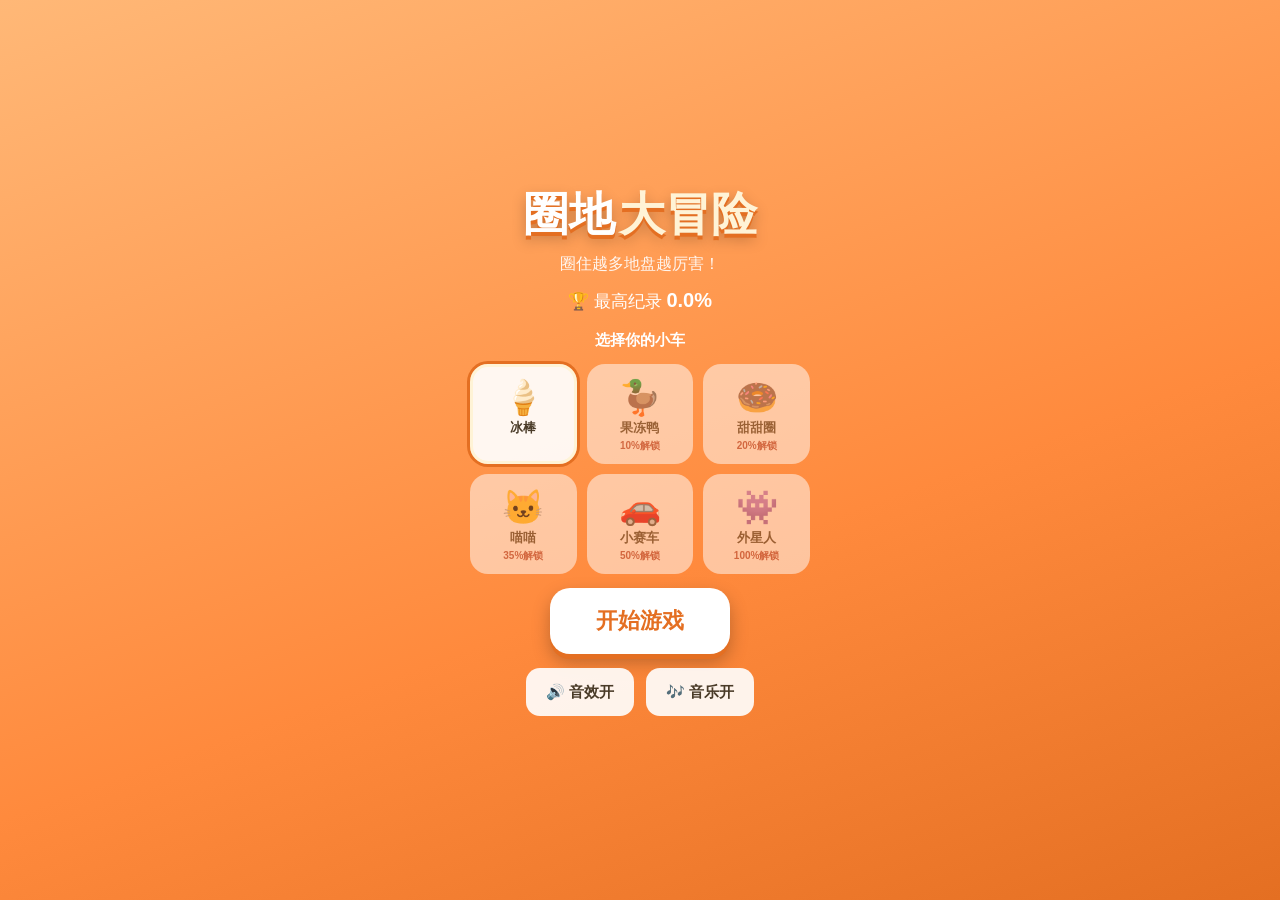
==== paper-io/index.html @ 11e0c162 "小小游戏厅：两款无广告 PWA 游戏（圈地大冒险 + 蛇蛇星球） Co-Authored-By: Claude Fable 5 <noreply@anthropic.com>" ====
<!doctype html>
<html lang="zh-CN">
<head>
  <meta charset="utf-8">
  <meta name="viewport" content="width=device-width, initial-scale=1, viewport-fit=cover, user-scalable=no, maximum-scale=1">
  <meta name="apple-mobile-web-app-capable" content="yes">
  <meta name="mobile-web-app-capable" content="yes">
  <meta name="apple-mobile-web-app-status-bar-style" content="black-translucent">
  <meta name="apple-mobile-web-app-title" content="圈地大冒险">
  <meta name="theme-color" content="#ff8a3d">
  <link rel="apple-touch-icon" href="./icons/icon-180.png">
  <link rel="manifest" href="./manifest.webmanifest">
  <title>圈地大冒险</title>
  <link rel="stylesheet" href="./css/style.css">
</head>
<body>
  <canvas id="game"></canvas>

  <!-- HUD -->
  <div id="hud" class="hidden">
    <div id="hud-top">
      <div id="pct-wrap">
        <div id="pct">0.0%</div>
        <div id="best-small">最高 0.0%</div>
      </div>
    </div>
    <ul id="leaderboard"></ul>
    <canvas id="minimap" width="132" height="132"></canvas>
    <button id="btn-pause" class="icon-btn" aria-label="暂停">⏸</button>
    <div id="toasts"></div>
  </div>

  <!-- 开始界面 -->
  <div id="start-screen" class="overlay">
    <div class="logo">
      <span class="logo-word">圈地</span><span class="logo-word accent">大冒险</span>
    </div>
    <div class="subtitle">圈住越多地盘越厉害！</div>
    <div class="best-line">🏆 最高纪录 <b id="best-menu">0.0%</b></div>
    <div class="skin-title">选择你的小车</div>
    <div id="skin-list"></div>
    <button id="btn-start" class="big-btn">开始游戏</button>
    <div class="menu-row">
      <button id="btn-mute" class="small-btn">🔊 音效开</button>
      <button id="btn-bgm" class="small-btn">🎶 音乐开</button>
    </div>
  </div>

  <!-- 暂停 -->
  <div id="pause-screen" class="overlay hidden">
    <div class="panel">
      <h2>暂停</h2>
      <button id="btn-resume" class="big-btn">继续</button>
      <button id="pause-mute" class="small-btn">🔊 音效开</button>
      <button id="btn-menu" class="small-btn">回主菜单</button>
    </div>
  </div>

  <!-- 复活 -->
  <div id="revive-panel" class="overlay hidden">
    <div class="panel">
      <h2>被切断了！</h2>
      <p class="revive-tip">免费复活一次，保留你的地盘</p>
      <button id="btn-revive" class="big-btn revive-btn">
        复活 <span id="revive-count">5</span>
      </button>
      <button id="btn-giveup" class="small-btn">放弃</button>
    </div>
  </div>

  <!-- 结算 -->
  <div id="death-screen" class="overlay hidden">
    <div class="panel">
      <div id="death-record" class="record-badge hidden">NEW RECORD!</div>
      <h2>本局结算</h2>
      <div class="stat-row"><span>占领</span><b id="death-pct">0.0%</b></div>
      <div class="stat-row"><span>击杀</span><b id="death-kills">0</b></div>
      <div class="stat-row"><span>存活</span><b id="death-time">0:00</b></div>
      <div class="stat-row"><span>最高</span><b id="death-best">0.0%</b></div>
      <p id="death-enc" class="enc">再来一局一定行！</p>
      <button id="btn-replay" class="big-btn">再来一局</button>
    </div>
  </div>

  <!-- 胜利 -->
  <div id="victory-screen" class="overlay hidden">
    <div class="panel">
      <h2 class="win-title">🎉 你统治了整个世界！</h2>
      <p class="enc">100% 全部拿下，太强啦！</p>
      <button id="btn-continue-win" class="big-btn">继续游玩</button>
      <button id="btn-replay2" class="small-btn">再来一局</button>
    </div>
  </div>

  <script type="module" src="./js/main.js"></script>
</body>
</html>
---- paper-io/css/style.css ----
:root {
  --brand: #ff8a3d;
  --brand-dark: #e46f22;
  --paper: #f7f2e9;
  --ink: #4a3b28;
  --font: -apple-system, "PingFang SC", "Hiragino Sans GB", sans-serif;
}

* { margin: 0; padding: 0; box-sizing: border-box; }

html, body {
  position: fixed;
  inset: 0;
  overflow: hidden;
  width: 100%;
  height: 100%;
  background: var(--brand);
  font-family: var(--font);
  color: var(--ink);
  touch-action: none;
  overscroll-behavior: none;
  -webkit-user-select: none;
  user-select: none;
  -webkit-touch-callout: none;
  -webkit-tap-highlight-color: transparent;
}

#game {
  position: fixed;
  inset: 0;
  display: block;
  touch-action: none;
}

.hidden { display: none !important; }

/* ---------- HUD ---------- */
#hud {
  position: fixed;
  inset: 0;
  pointer-events: none;
  padding: env(safe-area-inset-top) env(safe-area-inset-right) env(safe-area-inset-bottom) env(safe-area-inset-left);
}

#hud-top {
  position: absolute;
  top: calc(env(safe-area-inset-top) + 8px);
  /* 锚定左侧而非居中：避免大字号百分比与右上角排行榜/按钮在窄屏重叠 */
  left: calc(env(safe-area-inset-left) + 14px);
  right: auto;
  display: flex;
  justify-content: flex-start;
}
#pct-wrap { text-align: left; }
#pct {
  font-size: clamp(24px, 6.5vw, 40px);
  font-weight: 900;
  color: #fff;
  font-variant-numeric: tabular-nums;
  text-shadow: 0 2px 0 rgba(0,0,0,0.25), 0 0 12px rgba(255,138,61,0.6);
  transition: transform 0.08s;
}
#pct.bounce { animation: pop 0.28s ease; }
@keyframes pop { 0%{transform:scale(1);} 40%{transform:scale(1.35);} 100%{transform:scale(1);} }
#best-small {
  font-size: 13px;
  color: #fff;
  opacity: 0.85;
  margin-top: -2px;
  text-shadow: 0 1px 2px rgba(0,0,0,0.3);
}

#leaderboard {
  position: absolute;
  top: calc(env(safe-area-inset-top) + 8px);
  right: calc(env(safe-area-inset-right) + 8px);
  list-style: none;
  background: rgba(255,255,255,0.82);
  border-radius: 14px;
  padding: 8px 10px;
  min-width: 148px;
  max-width: 44vw; /* 限宽，防止长名字撑宽后侵入左侧百分比 */
  box-shadow: 0 4px 14px rgba(0,0,0,0.15);
}
#leaderboard li {
  display: flex;
  align-items: center;
  gap: 6px;
  font-size: 13px;
  font-weight: 700;
  padding: 2px 0;
}
#leaderboard li.me { color: var(--brand-dark); }
#leaderboard li.sep { border-top: 1px dashed rgba(0,0,0,0.2); margin-top: 3px; padding-top: 4px; }
.lb-rank { width: 20px; text-align: center; }
.lb-dot { width: 10px; height: 10px; border-radius: 3px; flex: none; }
.lb-name { flex: 1; overflow: hidden; text-overflow: ellipsis; white-space: nowrap; }
.lb-pct { font-variant-numeric: tabular-nums; }

#minimap {
  position: absolute;
  left: calc(env(safe-area-inset-left) + 10px);
  bottom: calc(env(safe-area-inset-bottom) + 14px);
  width: 132px;
  height: 132px;
  border-radius: 16px;
  background: #efe8da;
  box-shadow: 0 4px 14px rgba(0,0,0,0.2);
  border: 3px solid rgba(255,255,255,0.85);
}

.icon-btn {
  position: absolute;
  /* 移到右下角（左下为小地图），彻底避开顶部百分比/排行榜拥挤带；拇指易达 */
  bottom: calc(env(safe-area-inset-bottom) + 14px);
  right: calc(env(safe-area-inset-right) + 14px);
  width: 48px; height: 48px;
  border-radius: 14px;
  border: none;
  background: rgba(255,255,255,0.85);
  font-size: 22px;
  pointer-events: auto;
  box-shadow: 0 3px 10px rgba(0,0,0,0.15);
  cursor: pointer;
}

#toasts {
  position: absolute;
  top: calc(env(safe-area-inset-top) + 70px);
  left: calc(env(safe-area-inset-left) + 10px);
  display: flex;
  flex-direction: column;
  gap: 6px;
}
.toast {
  background: rgba(40,30,20,0.82);
  color: #fff;
  font-size: 14px;
  font-weight: 700;
  padding: 8px 14px;
  border-radius: 12px;
  transform: translateX(-120%);
  opacity: 0;
  transition: transform 0.35s ease, opacity 0.35s ease;
}
.toast.show { transform: translateX(0); opacity: 1; }

/* ---------- overlay / 界面 ---------- */
.overlay {
  position: fixed;
  inset: 0;
  display: flex;
  flex-direction: column;
  align-items: center;
  justify-content: center;
  gap: 14px;
  padding: calc(env(safe-area-inset-top) + 20px) 20px calc(env(safe-area-inset-bottom) + 20px);
  background: linear-gradient(160deg, #ffb877 0%, var(--brand) 60%, var(--brand-dark) 100%);
  overflow-y: auto;
  -webkit-overflow-scrolling: touch;
}

.logo {
  display: flex;
  gap: 4px;
  animation: bounceIn 0.7s cubic-bezier(.2,1.4,.4,1);
}
.logo-word {
  font-size: 46px;
  font-weight: 900;
  color: #fff;
  text-shadow: 0 4px 0 var(--brand-dark), 0 6px 14px rgba(0,0,0,0.25);
}
.logo-word.accent { color: #fff3d6; }
@keyframes bounceIn { 0%{transform:scale(0.3);opacity:0;} 100%{transform:scale(1);opacity:1;} }
.subtitle { color: #fff; font-size: 16px; opacity: 0.9; margin-top: -6px; }
.best-line { color: #fff; font-size: 17px; }
.best-line b { font-size: 20px; }

.skin-title { color: #fff; font-size: 15px; font-weight: 700; margin-top: 4px; }
#skin-list {
  display: grid;
  grid-template-columns: repeat(3, 1fr);
  gap: 10px;
  width: 100%;
  max-width: 340px;
}
.skin-card {
  background: rgba(255,255,255,0.92);
  border: 3px solid transparent;
  border-radius: 18px;
  padding: 10px 4px 8px;
  display: flex;
  flex-direction: column;
  align-items: center;
  gap: 2px;
  cursor: pointer;
  font-family: var(--font);
}
.skin-card.selected { border-color: #fff3d6; box-shadow: 0 0 0 3px var(--brand-dark); }
.skin-card.locked { opacity: 0.55; }
.skin-emoji { font-size: 34px; }
.skin-name { font-size: 13px; font-weight: 700; color: var(--ink); }
.skin-lock { font-size: 10px; color: #b0483d; font-weight: 700; }

.big-btn {
  background: #fff;
  color: var(--brand-dark);
  border: none;
  border-radius: 20px;
  font-size: 22px;
  font-weight: 900;
  font-family: var(--font);
  padding: 18px 46px;
  min-height: 64px;
  box-shadow: 0 5px 0 var(--brand-dark), 0 8px 18px rgba(0,0,0,0.25);
  cursor: pointer;
  transition: transform 0.08s;
}
.big-btn:active { transform: translateY(3px); box-shadow: 0 2px 0 var(--brand-dark); }

.small-btn {
  background: rgba(255,255,255,0.9);
  color: var(--ink);
  border: none;
  border-radius: 14px;
  font-size: 15px;
  font-weight: 700;
  font-family: var(--font);
  padding: 12px 20px;
  min-height: 48px;
  cursor: pointer;
}
.menu-row { display: flex; gap: 12px; }

.panel {
  background: rgba(255,255,255,0.96);
  border-radius: 26px;
  padding: 26px 24px;
  display: flex;
  flex-direction: column;
  align-items: center;
  gap: 14px;
  min-width: 280px;
  max-width: 360px;
  box-shadow: 0 12px 40px rgba(0,0,0,0.3);
  position: relative;
}
.panel h2 { font-size: 26px; color: var(--brand-dark); }
.panel .big-btn { color: #fff; background: var(--brand); box-shadow: 0 5px 0 var(--brand-dark), 0 8px 18px rgba(0,0,0,0.25); }
.revive-tip { font-size: 14px; color: var(--ink); opacity: 0.8; }
.revive-btn { background: #4caf50 !important; box-shadow: 0 5px 0 #357a38, 0 8px 18px rgba(0,0,0,0.25) !important; }

.stat-row {
  display: flex;
  justify-content: space-between;
  width: 100%;
  font-size: 18px;
  padding: 4px 8px;
  border-bottom: 1px dashed rgba(0,0,0,0.12);
}
.stat-row b { color: var(--brand-dark); font-variant-numeric: tabular-nums; }
.enc { font-size: 16px; color: var(--ink); text-align: center; }
.record-badge {
  position: absolute;
  top: -16px;
  background: #ffcf3d;
  color: #7a4b00;
  font-weight: 900;
  font-size: 16px;
  padding: 6px 16px;
  border-radius: 12px;
  transform: rotate(-6deg);
  animation: badgePop 0.6s ease infinite alternate;
  box-shadow: 0 4px 10px rgba(0,0,0,0.25);
}
@keyframes badgePop { from{transform:rotate(-6deg) scale(1);} to{transform:rotate(-6deg) scale(1.12);} }
.win-title { font-size: 24px; text-align: center; }

/* 结算/胜利：半透明背景，露出身后冻结的游戏世界与礼花 */
#death-screen, #victory-screen {
  background: rgba(30, 20, 12, 0.55);
  backdrop-filter: blur(2px);
  -webkit-backdrop-filter: blur(2px);
}
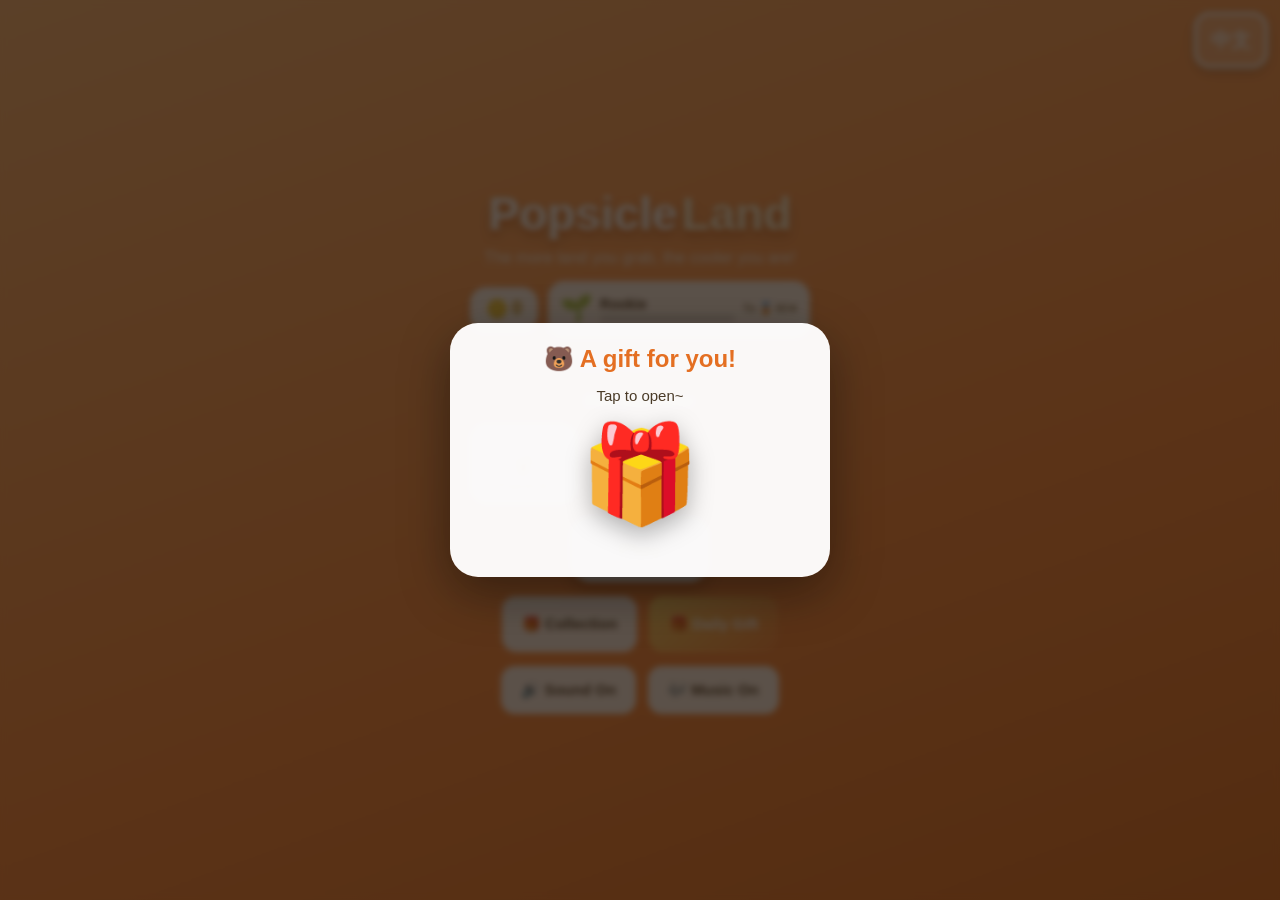
==== commit 4e7db053: "养成系统 + 英文化：金币/宝箱/收藏/段位/连杀/生日模式，默认英文可切中文 - 新增 meta 养成层（两款游戏各自内含，PWA 离线安全）：   金币、宝箱（保底必出新皮肤）、20 款稀有度皮肤" ====
--- a/paper-io/index.html
+++ b/paper-io/index.html
@@ -1,17 +1,18 @@
 <!doctype html>
-<html lang="zh-CN">
+<html lang="en">
 <head>
   <meta charset="utf-8">
   <meta name="viewport" content="width=device-width, initial-scale=1, viewport-fit=cover, user-scalable=no, maximum-scale=1">
   <meta name="apple-mobile-web-app-capable" content="yes">
   <meta name="mobile-web-app-capable" content="yes">
   <meta name="apple-mobile-web-app-status-bar-style" content="black-translucent">
-  <meta name="apple-mobile-web-app-title" content="圈地大冒险">
+  <meta name="apple-mobile-web-app-title" content="Popsicle Land">
   <meta name="theme-color" content="#ff8a3d">
   <link rel="apple-touch-icon" href="./icons/icon-180.png">
   <link rel="manifest" href="./manifest.webmanifest">
-  <title>圈地大冒险</title>
+  <title>Popsicle Land</title>
   <link rel="stylesheet" href="./css/style.css">
+  <link rel="stylesheet" href="./css/meta.css">
 </head>
 <body>
   <canvas id="game"></canvas>
@@ -21,76 +22,64 @@
     <div id="hud-top">
       <div id="pct-wrap">
         <div id="pct">0.0%</div>
-        <div id="best-small">最高 0.0%</div>
+        <div id="best-small">Best 0.0%</div>
       </div>
     </div>
     <ul id="leaderboard"></ul>
     <canvas id="minimap" width="132" height="132"></canvas>
-    <button id="btn-pause" class="icon-btn" aria-label="暂停">⏸</button>
+    <button id="btn-pause" class="icon-btn" data-i18n-aria="hud.pauseAria" aria-label="Pause">⏸</button>
     <div id="toasts"></div>
   </div>
 
-  <!-- 开始界面 -->
+  <!-- 开始界面 / Start screen -->
   <div id="start-screen" class="overlay">
+    <button id="btn-lang" class="lang-btn" data-i18n="menu.langToggle" data-i18n-aria="menu.langAria" aria-label="Switch language">中文</button>
     <div class="logo">
-      <span class="logo-word">圈地</span><span class="logo-word accent">大冒险</span>
+      <span class="logo-word" data-i18n="logo.part1">Popsicle</span><span class="logo-word accent" data-i18n="logo.part2">Land</span>
     </div>
-    <div class="subtitle">圈住越多地盘越厉害！</div>
-    <div class="best-line">🏆 最高纪录 <b id="best-menu">0.0%</b></div>
-    <div class="skin-title">选择你的小车</div>
+    <div class="subtitle" data-i18n="subtitle">The more land you grab, the cooler you are!</div>
+    <div id="birthday-banner" class="birthday-banner hidden"></div>
+    <div class="meta-wallet">
+      <div class="wallet-coins">🪙 <b id="wallet-coins">0</b></div>
+      <button id="rank-badge" class="rank-badge" data-i18n-aria="hud.rankAria" aria-label="Rank"></button>
+    </div>
+    <div class="best-line">🏆 <span data-i18n="menu.best">Best Record</span> <b id="best-menu">0.0%</b></div>
+    <div class="skin-title" data-i18n="menu.chooseSkin">Pick your racer</div>
     <div id="skin-list"></div>
-    <button id="btn-start" class="big-btn">开始游戏</button>
+    <button id="btn-start" class="big-btn" data-i18n="menu.start">Play</button>
     <div class="menu-row">
-      <button id="btn-mute" class="small-btn">🔊 音效开</button>
-      <button id="btn-bgm" class="small-btn">🎶 音乐开</button>
+      <button id="btn-collection" class="small-btn meta-dot-wrap"><span data-i18n="menu.collection">🎁 Collection</span><span id="coll-dot" class="hidden"></span></button>
+      <button id="btn-daily" class="small-btn daily-btn hidden" data-i18n="menu.daily">🎁 Daily Gift</button>
+    </div>
+    <div class="menu-row">
+      <button id="btn-mute" class="small-btn">🔊 Sound On</button>
+      <button id="btn-bgm" class="small-btn">🎶 Music On</button>
     </div>
   </div>
 
-  <!-- 暂停 -->
+  <!-- 暂停 / Pause -->
   <div id="pause-screen" class="overlay hidden">
     <div class="panel">
-      <h2>暂停</h2>
-      <button id="btn-resume" class="big-btn">继续</button>
-      <button id="pause-mute" class="small-btn">🔊 音效开</button>
-      <button id="btn-menu" class="small-btn">回主菜单</button>
+      <h2 data-i18n="pause.title">Paused</h2>
+      <button id="btn-resume" class="big-btn" data-i18n="pause.resume">Resume</button>
+      <button id="pause-mute" class="small-btn">🔊 Sound On</button>
+      <button id="btn-menu" class="small-btn" data-i18n="pause.menu">Main Menu</button>
     </div>
   </div>
 
-  <!-- 复活 -->
+  <!-- 复活 / Revive -->
   <div id="revive-panel" class="overlay hidden">
     <div class="panel">
-      <h2>被切断了！</h2>
-      <p class="revive-tip">免费复活一次，保留你的地盘</p>
+      <h2 data-i18n="revive.title">You got cut off!</h2>
+      <p class="revive-tip" data-i18n="revive.tip">Revive once for free, keep your land</p>
       <button id="btn-revive" class="big-btn revive-btn">
-        复活 <span id="revive-count">5</span>
+        <span data-i18n="revive.revive">Revive</span> <span id="revive-count">5</span>
       </button>
-      <button id="btn-giveup" class="small-btn">放弃</button>
+      <button id="btn-giveup" class="small-btn" data-i18n="revive.giveup">Give Up</button>
     </div>
   </div>
 
-  <!-- 结算 -->
-  <div id="death-screen" class="overlay hidden">
-    <div class="panel">
-      <div id="death-record" class="record-badge hidden">NEW RECORD!</div>
-      <h2>本局结算</h2>
-      <div class="stat-row"><span>占领</span><b id="death-pct">0.0%</b></div>
-      <div class="stat-row"><span>击杀</span><b id="death-kills">0</b></div>
-      <div class="stat-row"><span>存活</span><b id="death-time">0:00</b></div>
-      <div class="stat-row"><span>最高</span><b id="death-best">0.0%</b></div>
-      <p id="death-enc" class="enc">再来一局一定行！</p>
-      <button id="btn-replay" class="big-btn">再来一局</button>
-    </div>
-  </div>
-
-  <!-- 胜利 -->
-  <div id="victory-screen" class="overlay hidden">
-    <div class="panel">
-      <h2 class="win-title">🎉 你统治了整个世界！</h2>
-      <p class="enc">100% 全部拿下，太强啦！</p>
-      <button id="btn-continue-win" class="big-btn">继续游玩</button>
-      <button id="btn-replay2" class="small-btn">再来一局</button>
-    </div>
-  </div>
+  <!-- 赛后结算/胜利由养成层覆盖层（MetaUI.showResults）动态渲染，见 js/meta/meta-ui.js -->
 
   <script type="module" src="./js/main.js"></script>
 </body>
--- a/paper-io/css/style.css
+++ b/paper-io/css/style.css
@@ -198,10 +198,8 @@
   font-family: var(--font);
 }
 .skin-card.selected { border-color: #fff3d6; box-shadow: 0 0 0 3px var(--brand-dark); }
-.skin-card.locked { opacity: 0.55; }
 .skin-emoji { font-size: 34px; }
 .skin-name { font-size: 13px; font-weight: 700; color: var(--ink); }
-.skin-lock { font-size: 10px; color: #b0483d; font-weight: 700; }
 
 .big-btn {
   background: #fff;
@@ -233,6 +231,29 @@
 }
 .menu-row { display: flex; gap: 12px; }
 
+/* Language toggle (start menu) — big tap target, always visible top-right. */
+.lang-btn {
+  position: absolute;
+  top: calc(env(safe-area-inset-top) + 12px);
+  right: calc(env(safe-area-inset-right) + 12px);
+  min-width: 56px;
+  min-height: 56px;
+  padding: 8px 14px;
+  border: 3px solid #fff;
+  border-radius: 16px;
+  background: rgba(255,255,255,0.22);
+  color: #fff;
+  font-family: var(--font);
+  font-size: 20px;
+  font-weight: 900;
+  cursor: pointer;
+  z-index: 5;
+  box-shadow: 0 4px 12px rgba(0,0,0,0.22);
+  -webkit-backdrop-filter: blur(2px);
+  backdrop-filter: blur(2px);
+}
+.lang-btn:active { transform: translateY(2px); }
+
 .panel {
   background: rgba(255,255,255,0.96);
   border-radius: 26px;
@@ -276,10 +297,3 @@
 }
 @keyframes badgePop { from{transform:rotate(-6deg) scale(1);} to{transform:rotate(-6deg) scale(1.12);} }
 .win-title { font-size: 24px; text-align: center; }
-
-/* 结算/胜利：半透明背景，露出身后冻结的游戏世界与礼花 */
-#death-screen, #victory-screen {
-  background: rgba(30, 20, 12, 0.55);
-  backdrop-filter: blur(2px);
-  -webkit-backdrop-filter: blur(2px);
-}
--- a/paper-io/css/meta.css
+++ b/paper-io/css/meta.css
@@ -0,0 +1,346 @@
+/* meta.css — 养成系统覆盖层样式。大圆角、≥56px 触控、稀有度配色、安全区。 */
+:root {
+  --rar-common: #9e9e9e;
+  --rar-rare: #4a90d9;
+  --rar-epic: #9b59b6;
+  --rar-legendary: #ffb300;
+  --rar-birthday: #ff7fd0;
+  --meta-ink: #4a3b28;
+  --meta-font: -apple-system, "PingFang SC", "Hiragino Sans GB", sans-serif;
+}
+
+/* ---------- 主菜单钱包 + 段位牌 ---------- */
+.meta-wallet {
+  display: flex;
+  align-items: center;
+  gap: 10px;
+  width: 100%;
+  max-width: 340px;
+  justify-content: center;
+}
+.wallet-coins {
+  background: rgba(255, 255, 255, 0.92);
+  color: #b8860b;
+  font-weight: 900;
+  font-size: 18px;
+  padding: 8px 16px;
+  border-radius: 16px;
+  min-height: 44px;
+  display: flex;
+  align-items: center;
+  gap: 4px;
+  box-shadow: 0 3px 10px rgba(0, 0, 0, 0.15);
+}
+.rank-badge {
+  flex: 1;
+  display: flex;
+  align-items: center;
+  gap: 8px;
+  background: rgba(255, 255, 255, 0.92);
+  border: none;
+  border-radius: 16px;
+  padding: 8px 12px;
+  min-height: 56px;
+  cursor: pointer;
+  font-family: var(--meta-font);
+  box-shadow: 0 3px 10px rgba(0, 0, 0, 0.15);
+  touch-action: manipulation;
+}
+.rb-emoji { font-size: 26px; }
+.rb-mid { flex: 1; display: flex; flex-direction: column; gap: 3px; align-items: flex-start; }
+.rb-name { font-size: 14px; font-weight: 800; color: var(--meta-ink); }
+.rb-bar { width: 100%; height: 7px; border-radius: 5px; background: rgba(0, 0, 0, 0.12); overflow: hidden; }
+.rb-bar i { display: block; height: 100%; background: linear-gradient(90deg, #ffcf3d, #ff8a3d); border-radius: 5px; transition: width 0.4s ease; }
+.rb-next { font-size: 11px; font-weight: 700; color: #8a7a5c; white-space: nowrap; }
+
+/* 养成菜单按钮：≥56px 触控 + manipulation（覆盖共享 .small-btn 的 48px） */
+#btn-collection, #btn-daily {
+  min-height: 56px;
+  touch-action: manipulation;
+}
+
+/* 收藏册 / 每日礼物按钮红点 */
+.daily-btn {
+  background: linear-gradient(135deg, #ffd166, #ff8a3d) !important;
+  color: #fff !important;
+  animation: dailyPulse 1s ease infinite alternate;
+}
+@keyframes dailyPulse { from { transform: scale(1); } to { transform: scale(1.06); } }
+.meta-dot-wrap { position: relative; }
+#coll-dot {
+  position: absolute;
+  top: 2px; right: 2px;
+  width: 12px; height: 12px;
+  background: #ff3b3b;
+  border-radius: 50%;
+  border: 2px solid #fff;
+  animation: dailyPulse 0.7s ease infinite alternate;
+}
+
+.birthday-banner {
+  width: 100%;
+  max-width: 340px;
+  text-align: center;
+  background: linear-gradient(90deg, #ff7fd0, #ffcf3d, #7ec8ff);
+  color: #5a2b00;
+  font-weight: 900;
+  font-size: 15px;
+  padding: 8px 12px;
+  border-radius: 14px;
+  box-shadow: 0 3px 10px rgba(0, 0, 0, 0.18);
+}
+
+/* ---------- 覆盖层根 ---------- */
+.meta-root {
+  position: fixed;
+  inset: 0;
+  z-index: 900;
+  display: flex;
+  align-items: center;
+  justify-content: center;
+  background: rgba(28, 18, 10, 0.72);
+  -webkit-backdrop-filter: blur(3px);
+  backdrop-filter: blur(3px);
+  overflow-y: auto;
+  -webkit-overflow-scrolling: touch;
+  padding: calc(env(safe-area-inset-top) + 16px) 16px calc(env(safe-area-inset-bottom) + 16px);
+  touch-action: manipulation;
+  -webkit-user-select: none;
+  user-select: none;
+}
+.meta-root.hidden { display: none !important; }
+
+.meta-screen {
+  background: rgba(255, 255, 255, 0.97);
+  border-radius: 28px;
+  padding: 22px 20px;
+  width: 100%;
+  max-width: 380px;
+  display: flex;
+  flex-direction: column;
+  align-items: center;
+  gap: 14px;
+  box-shadow: 0 16px 50px rgba(0, 0, 0, 0.4);
+  margin: auto;
+}
+
+.meta-btn {
+  background: rgba(255, 240, 220, 0.95);
+  color: var(--meta-ink);
+  border: none;
+  border-radius: 18px;
+  font-family: var(--meta-font);
+  font-weight: 800;
+  font-size: 16px;
+  padding: 14px 22px;
+  min-height: 56px;
+  cursor: pointer;
+  touch-action: manipulation;
+}
+.meta-btn.big { width: 100%; font-size: 20px; }
+.meta-btn.primary {
+  background: linear-gradient(135deg, #ffb877, #ff8a3d);
+  color: #fff;
+  box-shadow: 0 5px 0 #e46f22, 0 8px 18px rgba(0, 0, 0, 0.25);
+}
+.meta-btn.primary:active { transform: translateY(3px); box-shadow: 0 2px 0 #e46f22; }
+
+/* ---------- 收藏册 ---------- */
+.coll-header { width: 100%; text-align: center; display: flex; flex-direction: column; gap: 6px; align-items: center; }
+.coll-title { font-size: 24px; font-weight: 900; color: #e46f22; }
+.coll-count { font-size: 16px; color: var(--meta-ink); }
+.coll-count b { color: #e46f22; font-size: 20px; }
+.coll-progress { width: 100%; max-width: 300px; height: 10px; border-radius: 6px; background: rgba(0, 0, 0, 0.1); overflow: hidden; }
+.coll-progress i { display: block; height: 100%; background: linear-gradient(90deg, #ffcf3d, #ff8a3d); }
+.coll-wallet { font-size: 16px; font-weight: 900; color: #b8860b; }
+
+.coll-grid {
+  display: grid;
+  grid-template-columns: repeat(3, 1fr);
+  gap: 10px;
+  width: 100%;
+}
+.skin-cell {
+  position: relative;
+  background: #fff;
+  border: 3px solid var(--rar, #9e9e9e);
+  border-radius: 16px;
+  padding: 8px 4px 6px;
+  display: flex;
+  flex-direction: column;
+  align-items: center;
+  gap: 2px;
+  min-height: 96px;
+  cursor: pointer;
+  font-family: var(--meta-font);
+  touch-action: manipulation;
+  box-shadow: 0 2px 6px rgba(0, 0, 0, 0.12);
+  overflow: hidden;
+}
+.skin-cell.selected { box-shadow: 0 0 0 3px #ff8a3d, 0 2px 8px rgba(0, 0, 0, 0.2); }
+.skin-cell.unowned { background: #eee7db; border-style: dashed; }
+.cell-emoji { font-size: 34px; line-height: 1.1; }
+.cell-emoji.silhouette { filter: brightness(0) opacity(0.32); }
+.cell-q { position: absolute; top: 24px; font-size: 26px; font-weight: 900; color: #a08b6a; }
+.cell-name { font-size: 12px; font-weight: 800; color: var(--meta-ink); }
+.cell-rar { font-size: 10px; font-weight: 800; }
+.cell-new {
+  position: absolute; top: 4px; right: 4px;
+  background: #ff3b3b; color: #fff;
+  font-size: 9px; font-weight: 900;
+  padding: 2px 5px; border-radius: 7px;
+  transform: rotate(8deg);
+}
+.cell-buy {
+  margin-top: 2px;
+  font-size: 11px; font-weight: 800;
+  color: #9a8a6a;
+  background: rgba(0, 0, 0, 0.06);
+  padding: 3px 8px; border-radius: 9px;
+}
+.cell-buy.afford { color: #fff; background: #ff8a3d; }
+.cell-buy.birthday-tag { color: #d63384; background: #ffe3f2; }
+.skin-cell.shake { animation: cellShake 0.3s ease; }
+@keyframes cellShake { 0%,100%{transform:translateX(0);} 25%{transform:translateX(-5px);} 75%{transform:translateX(5px);} }
+
+/* ---------- 赛后结算 ---------- */
+.results-screen { transform: translateY(14px); opacity: 0; transition: transform 0.4s ease, opacity 0.4s ease; }
+.results-screen.reveal { transform: translateY(0); opacity: 1; }
+.res-title { font-size: 24px; font-weight: 900; color: #e46f22; text-align: center; }
+.res-record {
+  background: #ffcf3d; color: #7a4b00; font-weight: 900; font-size: 15px;
+  padding: 5px 14px; border-radius: 12px; transform: rotate(-4deg);
+  animation: recPop 0.6s ease infinite alternate;
+}
+@keyframes recPop { from { transform: rotate(-4deg) scale(1); } to { transform: rotate(-4deg) scale(1.1); } }
+.res-stats { width: 100%; }
+.res-row {
+  display: flex; justify-content: space-between;
+  font-size: 17px; padding: 5px 6px;
+  border-bottom: 1px dashed rgba(0, 0, 0, 0.1);
+}
+.res-row b { color: #e46f22; font-variant-numeric: tabular-nums; }
+.res-coins {
+  font-size: 26px; font-weight: 900; color: #b8860b;
+  display: flex; align-items: baseline; gap: 8px;
+  font-variant-numeric: tabular-nums;
+}
+.res-earn { font-size: 16px; color: #4caf50; font-weight: 800; }
+.res-trophy { width: 100%; display: flex; flex-direction: column; align-items: center; gap: 4px; }
+.res-rank { font-size: 16px; font-weight: 800; color: var(--meta-ink); }
+.res-trophy-bar { width: 100%; height: 14px; border-radius: 8px; background: rgba(0, 0, 0, 0.12); overflow: hidden; }
+.res-trophy-bar i { display: block; height: 100%; width: 0%; background: linear-gradient(90deg, #ffcf3d, #ff8a3d); }
+.res-trophy-delta { font-size: 15px; font-weight: 900; color: #ff8a3d; }
+.res-hint { font-size: 13px; color: #9a8a6a; animation: hintBlink 1.1s ease infinite; }
+@keyframes hintBlink { 0%,100%{opacity:0.4;} 50%{opacity:1;} }
+.res-buttons { width: 100%; display: flex; flex-direction: column; gap: 10px; }
+.res-btn-row { display: flex; gap: 10px; }
+.res-btn-row .meta-btn { flex: 1; }
+
+/* ---------- 宝箱开箱 ---------- */
+.res-chest-slot { width: 100%; min-height: 10px; display: flex; justify-content: center; }
+.chest-stage { display: flex; flex-direction: column; align-items: center; gap: 8px; padding: 8px 0; }
+.chest-box {
+  font-size: 76px; line-height: 1;
+  filter: drop-shadow(0 6px 10px rgba(0, 0, 0, 0.3));
+}
+.chest-box.chest-shake { animation: chestShake 0.23s ease-in-out infinite; }
+@keyframes chestShake {
+  0%,100% { transform: rotate(0) scale(1); }
+  25% { transform: rotate(-9deg) scale(1.05); }
+  75% { transform: rotate(9deg) scale(1.05); }
+}
+.chest-caption { font-size: 15px; font-weight: 800; color: var(--meta-ink); }
+.chest-reward { position: relative; display: flex; flex-direction: column; align-items: center; gap: 8px; transform: scale(0.3); opacity: 0; transition: transform 0.45s cubic-bezier(.2,1.5,.4,1), opacity 0.35s ease; }
+.chest-reward.show { transform: scale(1); opacity: 1; }
+.chest-rays {
+  position: absolute; top: 50%; left: 50%;
+  width: 240px; height: 240px; margin: -120px 0 0 -120px;
+  border-radius: 50%;
+  background: conic-gradient(from 0deg, rgba(255,207,61,0.55), rgba(255,207,61,0) 24deg, rgba(255,207,61,0.55) 48deg, rgba(255,207,61,0) 72deg, rgba(255,207,61,0.55) 96deg, rgba(255,207,61,0) 120deg, rgba(255,207,61,0.55) 144deg, rgba(255,207,61,0) 168deg, rgba(255,207,61,0.55) 192deg, rgba(255,207,61,0) 216deg, rgba(255,207,61,0.55) 240deg, rgba(255,207,61,0) 264deg, rgba(255,207,61,0.55) 288deg, rgba(255,207,61,0) 312deg, rgba(255,207,61,0.55) 336deg, rgba(255,207,61,0) 360deg);
+  animation: raysSpin 6s linear infinite;
+  z-index: 0; pointer-events: none;
+}
+@keyframes raysSpin { to { transform: rotate(360deg); } }
+.reward-skin {
+  position: relative; z-index: 1;
+  width: 96px; height: 96px;
+  display: flex; align-items: center; justify-content: center;
+  background: #fff;
+  border: 4px solid var(--rar, #ffb300);
+  border-radius: 22px;
+  box-shadow: 0 0 22px var(--rar, #ffb300);
+}
+.reward-emoji { font-size: 54px; }
+.reward-new {
+  position: absolute; top: -12px; right: -10px;
+  background: #ff3b3b; color: #fff; font-size: 12px; font-weight: 900;
+  padding: 3px 8px; border-radius: 9px; transform: rotate(10deg); z-index: 2;
+}
+.reward-skin-name { font-size: 17px; font-weight: 900; z-index: 1; }
+.reward-coins { font-size: 20px; font-weight: 900; color: #b8860b; z-index: 1; }
+.reward-extra { font-size: 13px; color: #4caf50; }
+
+/* ---------- 段位晋升庆典 ---------- */
+.rankup-overlay {
+  position: fixed; inset: 0; z-index: 950;
+  display: flex; align-items: center; justify-content: center;
+  background: rgba(10, 6, 2, 0.55);
+  opacity: 0; transition: opacity 0.4s ease;
+}
+.rankup-overlay.show { opacity: 1; }
+.rankup-overlay.out { opacity: 0; }
+.rankup-inner { text-align: center; color: #fff; display: flex; flex-direction: column; align-items: center; gap: 12px; }
+.rankup-label { font-size: 22px; font-weight: 900; letter-spacing: 2px; text-shadow: 0 2px 8px rgba(0,0,0,0.5); }
+.rankup-badges { display: flex; align-items: center; gap: 14px; font-size: 40px; }
+.rankup-old { opacity: 0.5; filter: grayscale(1); transform: scale(0.8); }
+.rankup-arrow { font-size: 26px; }
+.rankup-new { font-size: 72px; animation: badgeSpring 0.7s cubic-bezier(.2,1.6,.4,1); }
+@keyframes badgeSpring { 0% { transform: scale(0.2); } 100% { transform: scale(1); } }
+.rankup-name { font-size: 30px; font-weight: 900; text-shadow: 0 3px 10px rgba(255,207,61,0.8); }
+.rankup-tip { font-size: 14px; opacity: 0.8; }
+
+/* ---------- 连杀弹窗 ---------- */
+.streak-pop {
+  position: fixed;
+  top: 28%; left: 50%;
+  transform: translate(-50%, -50%) scale(0.4);
+  z-index: 980;
+  font-size: 40px; font-weight: 900;
+  color: #fff;
+  padding: 12px 28px;
+  border-radius: 20px;
+  background: linear-gradient(135deg, #ff8a3d, #ff3b3b);
+  box-shadow: 0 8px 30px rgba(0, 0, 0, 0.4);
+  text-shadow: 0 2px 6px rgba(0, 0, 0, 0.4);
+  opacity: 0;
+  pointer-events: none;
+  transition: transform 0.3s cubic-bezier(.2,1.6,.4,1), opacity 0.3s ease;
+  white-space: nowrap;
+}
+.streak-pop.show { transform: translate(-50%, -50%) scale(1); opacity: 1; }
+.streak-pop.out { opacity: 0; transform: translate(-50%, -50%) scale(1.3); }
+.streak-pop.lvl3 { background: linear-gradient(135deg, #ffcf3d, #ff8a3d); }
+.streak-pop.lvl4 { background: linear-gradient(135deg, #c98bff, #ff3b3b); font-size: 46px; }
+
+/* ---------- 每日礼物 ---------- */
+.daily-title { font-size: 24px; font-weight: 900; color: #e46f22; text-align: center; }
+.daily-sub { font-size: 15px; color: var(--meta-ink); }
+.daily-gift {
+  font-size: 96px; cursor: pointer; touch-action: manipulation;
+  filter: drop-shadow(0 8px 12px rgba(0, 0, 0, 0.3));
+}
+.daily-gift.wobble { animation: giftWobble 1s ease infinite; }
+.daily-gift.hidden { display: none; }
+@keyframes giftWobble {
+  0%,100% { transform: rotate(0) scale(1); }
+  25% { transform: rotate(-6deg) scale(1.04); }
+  75% { transform: rotate(6deg) scale(1.04); }
+}
+
+/* ---------- 生日彩蛋 ---------- */
+.birthday-screen { background: linear-gradient(160deg, #fff, #fff4fb); }
+.bd-balloons { font-size: 44px; animation: giftWobble 2s ease infinite; }
+.bd-title { font-size: 24px; font-weight: 900; color: #d63384; text-align: center; }
+
+.hidden { display: none !important; }
